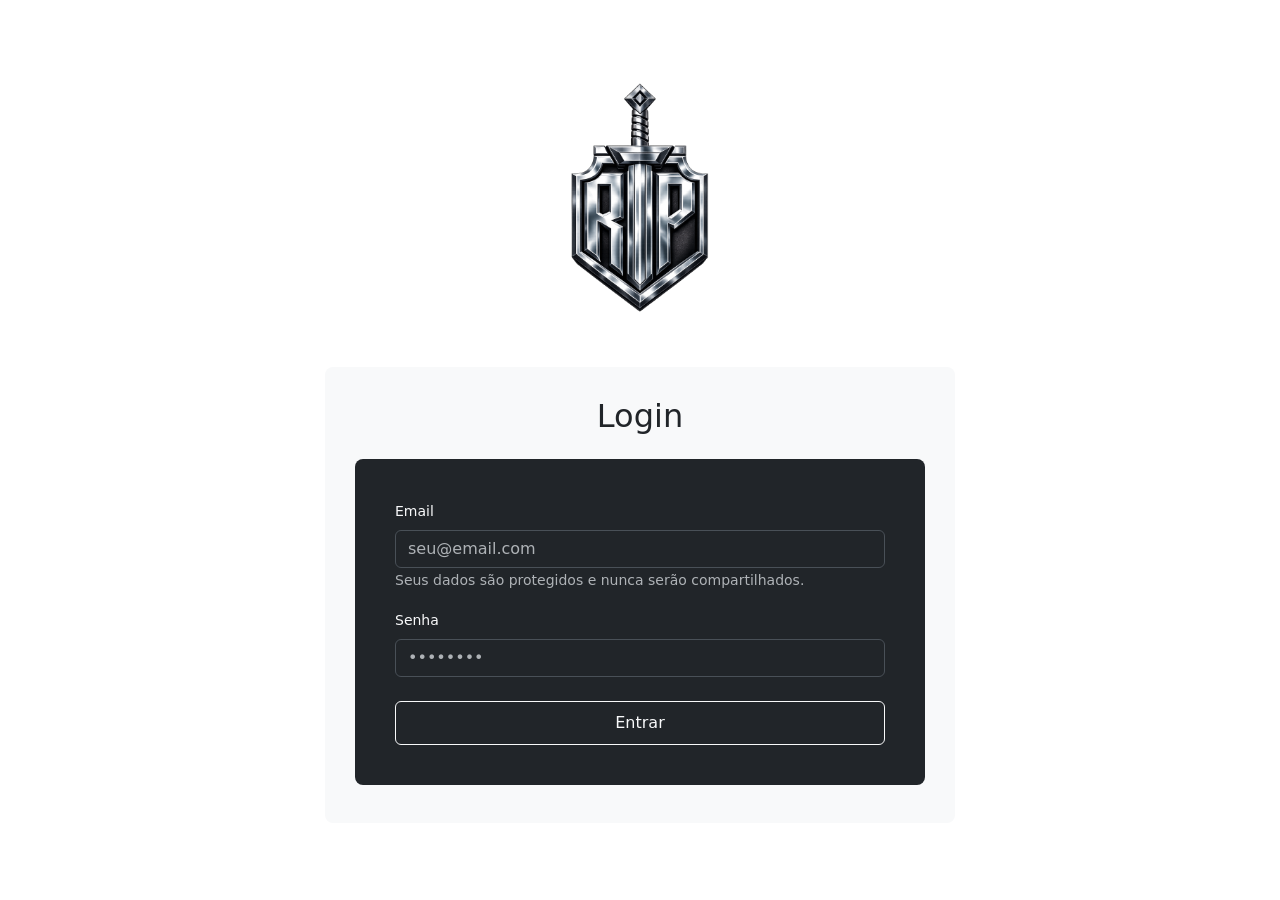
==== index.html @ 5a857fda "botão do google funcional" ====
<!doctype html>
<html lang="pt-BR">
  <head>
    <meta charset="utf-8">
    <meta name="viewport" content="width=device-width, initial-scale=1, viewport-fit=cover, maximum-scale=5">
    <meta name="apple-mobile-web-app-capable" content="true">
    <meta name="apple-mobile-web-app-status-bar-style" content="black-translucent">
    <meta name="theme-color" content="#212529">
    <title>RP Moda Policial</title>
    <link rel="stylesheet" href="css/style.css">
    <link href="https://cdn.jsdelivr.net/npm/bootstrap@5.3.8/dist/css/bootstrap.min.css" rel="stylesheet" integrity="sha384-sRIl4kxILFvY47J16cr9ZwB07vP4J8+LH7qKQnuqkuIAvNWLzeN8tE5YBujZqJLB" crossorigin="anonymous">
    <script src="https://cdn.jsdelivr.net/npm/bootstrap@5.3.8/dist/js/bootstrap.bundle.min.js" integrity="sha384-ENjdO4Dr2bkBIFxQpeoVnY4e0y7rkD2Rr8FQnFFmN3zD4VcmWwYyU75Y+0b4I7xB" crossorigin="anonymous"></script>
    <script src="https://accounts.google.com/gsi/client" async defer onload="initializeGoogleSignIn()"></script>
     <script>
        function handleCredentialResponse(response) {
          console.log('Google ID token:', response.credential);
          // Aqui você pode enviar o token para o servidor ou processar o login.
          //caso o login seja bem-sucedido, exiba o poup-up com a mensagem bem-vindo e o nome do usuário, que pode ser extraído do token usando uma biblioteca JWT no backend ou frontend.
          const payload = JSON.parse(atob(response.credential.split('.')[1]));
          const userName = payload.name;

        }

        function initializeGoogleSignIn() {
          google.accounts.id.initialize({
            client_id: "279526279825-funokmsk6feafdkthprajc10at14mt12.apps.googleusercontent.com",
            callback: handleCredentialResponse
          });

          google.accounts.id.renderButton(
            document.getElementById('googleSignInContainer'),
            { theme: 'filled_black', size: 'large', width: '100%', text: 'signin_with', shape: 'pill' }
          );
        }

      
     </script>
  </head>
  <body>

        
    <div class="logo-container">             
      <img src="img/rpmodapolicial.png" alt="Logomarca RP Moda Policial" class="img-fluid mx-auto d-block" style="max-width: 180px;" loading="lazy">
    </div>
        
    <div class="login-container">
      <div class="login-box">
        <h2 class="text-center mb-4">Login</h2>
        <div class="dark-form">
          <form data-bs-theme="dark" novalidate>
            <div class="mb-3">
              <label for="email" class="text-light form-label">Email</label>
              <input type="email" class="form-control" id="email" placeholder="seu@email.com" required>
              <small class="form-text text-muted">Seus dados são protegidos e nunca serão compartilhados.</small>
            </div>
            <div class="mb-4">
              <label for="password" class="text-light form-label">Senha</label>
              <input type="password" class="form-control" id="password" placeholder="••••••••" required>
            </div>
            <div class="d-grid gap-2">
              <button type="submit" class="btn btn-outline-light">Entrar</button>
            </div>
          </form>
          
        </div>
        <div id="googleSignInContainer" class="d-grid gap-2 mt-2"></div>
      </div>
    </div>
    
  </body>
 
</html>
---- css/style.css ----
:root {
  --bg: #f8f9fa;
  --surface: #ffffff;
  --primary: #212529;
  --accent: #0d6efd;
  --text: #212529;
  --muted: #6c757d;
  --border: #dee2e6;
  --shadow: 0 10px 20px rgba(0, 0, 0, 0.08);
}

* {
  box-sizing: border-box;
}

html {
  scroll-behavior: smooth;
}

body {
  font-family: Inter, system-ui, -apple-system, BlinkMacSystemFont, "Segoe UI", sans-serif;
  background: var(--bg);
  color: var(--text);
  min-height: 100vh;
  display: flex;
  flex-direction: column;
  justify-content: center;
  padding-top: env(safe-area-inset-top);
  padding-bottom: env(safe-area-inset-bottom);
}

.logo-container {
  padding: 20px 10px;
}

.login-container {
  padding: 0 10px 20px;
}

.login-box,
.card {
  background-color: #f8f9fa;
  border-radius: 8px;
  padding: 20px;
}

.dark-form {
  background-color: #212529;
  border-radius: 8px;
  padding: 20px;
}

input[type="email"],
input[type="password"] {
  font-size: 16px;
}

label {
  font-size: 14px;
  margin-bottom: 8px;
}

.btn {
  min-height: 44px;
  font-size: 16px;
  min-width: 100px;
}

.page {
  width: 100%;
  max-width: 1080px;
  margin: 0 auto;
  padding: 18px 14px 32px;
}

.top-bar {
  display: flex;
  align-items: center;
  justify-content: space-between;
  padding: 1rem 1.2rem;
  background: var(--surface);
  border-radius: 1.5rem;
  border: 1px solid var(--border);
  box-shadow: var(--shadow);
}

.top-bar h1 {
  font-size: 1.4rem;
  color: var(--primary);
  margin: 0;
}

.section-title {
  font-size: 0.95rem;
  color: var(--primary);
  margin-bottom: 0.85rem;
  font-weight: 600;
}

.profile-card h2 {
  font-size: 1.3rem;
  color: var(--primary);
  margin-bottom: 0.35rem;
}

.profile-card p {
  color: var(--muted);
  line-height: 1.6;
  margin-bottom: 0.55rem;
}

.qr-card {
  text-align: center;
}

.qr-box {
  display: inline-flex;
  justify-content: center;
  align-items: center;
  width: 220px;
  height: 220px;
  margin: 0 auto 1rem;
  border-radius: 1.5rem;
  background: #eef4fb;
}

.qr-box img {
  width: 180px;
  height: 180px;
  object-fit: contain;
}

.small {
  color: var(--muted);
  font-size: 0.95rem;
}

.points-card {
  display: flex;
  align-items: center;
  justify-content: space-between;
  gap: 1rem;
  flex-wrap: wrap;
}

.points-number {
  font-size: 8rem;
  font-weight: 700;
  color: var(--accent);
  margin: 0;
}

.header-row {
  display: flex;
  justify-content: space-between;
  gap: 1rem;
  flex-wrap: wrap;
}

.header-row p,
.purchase-item span {
  color: var(--muted);
  font-size: 0.95rem;
  margin: 0;
}

.purchase-list {
  max-height: 360px;
  overflow-y: auto;
  display: grid;
  gap: 12px;
  padding-right: 4px;
}

.purchase-item {
  padding: 14px 16px;
  border-radius: 1.1rem;
  background: #f8fbff;
  border: 1px solid #dbe8f6;
  display: flex;
  justify-content: space-between;
  align-items: center;
  gap: 10px;
}

.purchase-item strong,
.reward-item strong {
  font-size: 0.98rem;
  color: var(--primary);
}

.carousel-container {
  display: grid;
  gap: 1rem;
}

.carousel-controls {
  display: flex;
  justify-content: flex-end;
  gap: 0.75rem;
}

.carousel-button {
  width: 42px;
  height: 42px;
  border: none;
  border-radius: 50%;
  background: #e9ecef;
  color: var(--primary);
  font-size: 1.1rem;
  cursor: pointer;
  display: inline-flex;
  align-items: center;
  justify-content: center;
  box-shadow: var(--shadow);
}

.carousel-button:disabled {
  opacity: 0.4;
  cursor: default;
}

.rewards-carousel {
  display: flex;
  gap: 16px;
  overflow-x: auto;
  padding-bottom: 8px;
  scroll-snap-type: x mandatory;
  scroll-behavior: smooth;
  width: 100%;
}

.rewards-carousel::-webkit-scrollbar {
  height: 8px;
}

.rewards-carousel::-webkit-scrollbar-thumb {
  background: rgba(33, 37, 41, 0.2);
  border-radius: 999px;
}

.reward-item {
  min-width: 240px;
  width: min(100%, 280px);
  flex: 0 0 auto;
  scroll-snap-align: start;
  background: #f8fbff;
  border: 1px solid #dbe8f6;
  border-radius: 1.5rem;
  padding: 1.1rem;
  display: flex;
  flex-direction: column;
  gap: 0.85rem;
}

.reward-item img {
  width: 100%;
  height: 160px;
  object-fit: contain;
  border-radius: 0.9rem;
  background: #fff;
}

@media (min-width: 768px) {
  .login-box {
    padding: 30px;
    width: 50%;
    margin: 0 auto;
  }

  .dark-form {
    padding: 40px;
  }

  .qr-box {
    width: 240px;
    height: 240px;
  }

  .reward-item {
    width: min(100%, 320px);
  }
}

@media (max-width: 520px) {
  .top-bar {
    flex-direction: column;
    align-items: flex-start;
  }

  .qr-box {
    width: 180px;
    height: 180px;
  }

  .points-number {
    width: 100%;
    text-align: center;
  }

  .carousel-controls {
    justify-content: flex-start;
  }
}
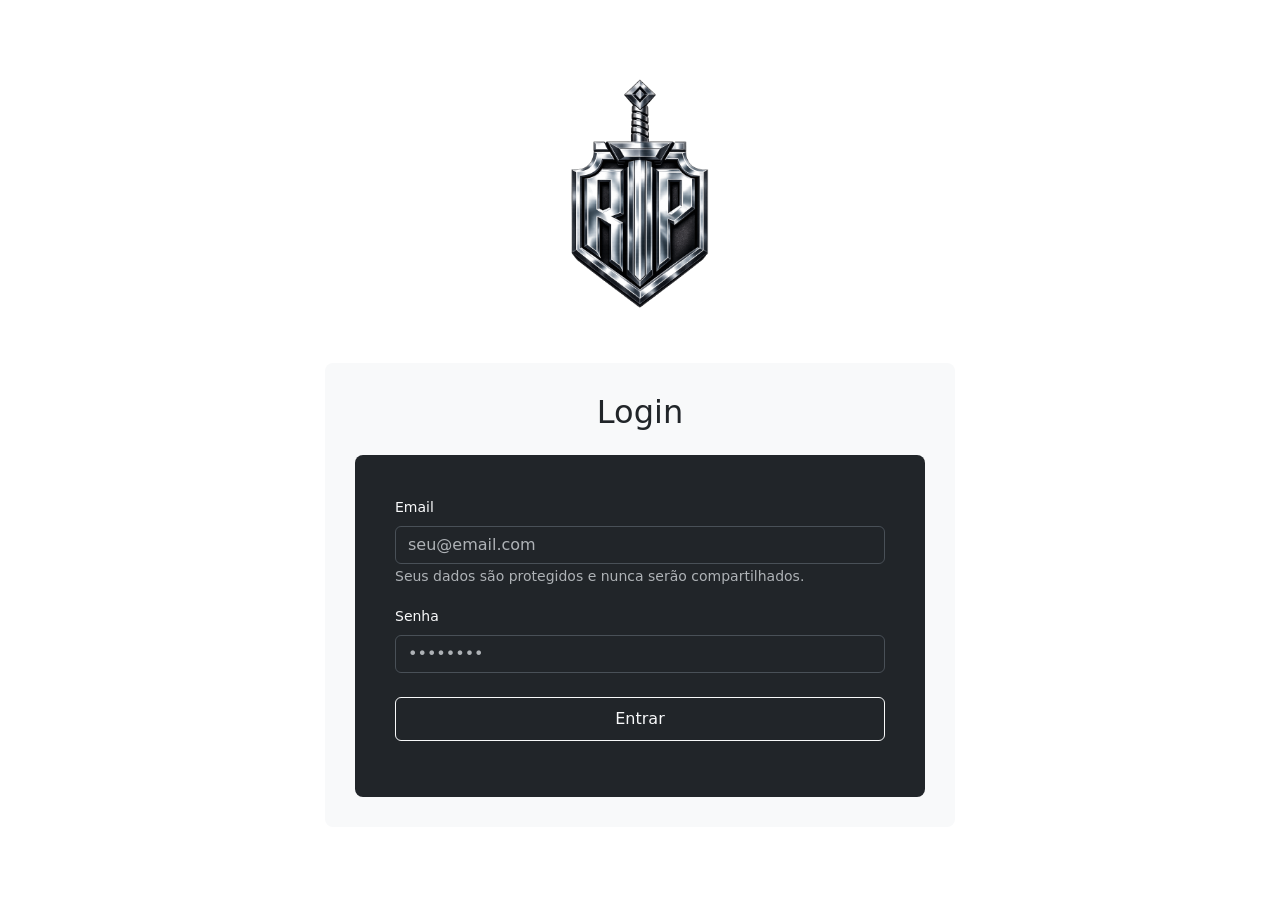
==== commit 50a2ab89: "botão google" ====
--- a/index.html
+++ b/index.html
@@ -15,9 +15,8 @@
         function handleCredentialResponse(response) {
           console.log('Google ID token:', response.credential);
           // Aqui você pode enviar o token para o servidor ou processar o login.
-          //caso o login seja bem-sucedido, exiba o poup-up com a mensagem bem-vindo e o nome do usuário, que pode ser extraído do token usando uma biblioteca JWT no backend ou frontend.
+          //caso o login seja bem-sucedido, exiba o alert com a mensagem bem-vindo e o nome do usuário, que pode ser extraído do token usando uma biblioteca JWT no backend ou frontend.
           const payload = JSON.parse(atob(response.credential.split('.')[1]));
-          const userName = payload.name;
 
         }
 
@@ -59,11 +58,12 @@
             </div>
             <div class="d-grid gap-2">
               <button type="submit" class="btn btn-outline-light">Entrar</button>
+              <div id="googleSignInContainer" class="d-grid gap-2 mt-2"></div>
             </div>
           </form>
           
         </div>
-        <div id="googleSignInContainer" class="d-grid gap-2 mt-2"></div>
+        
       </div>
     </div>
     
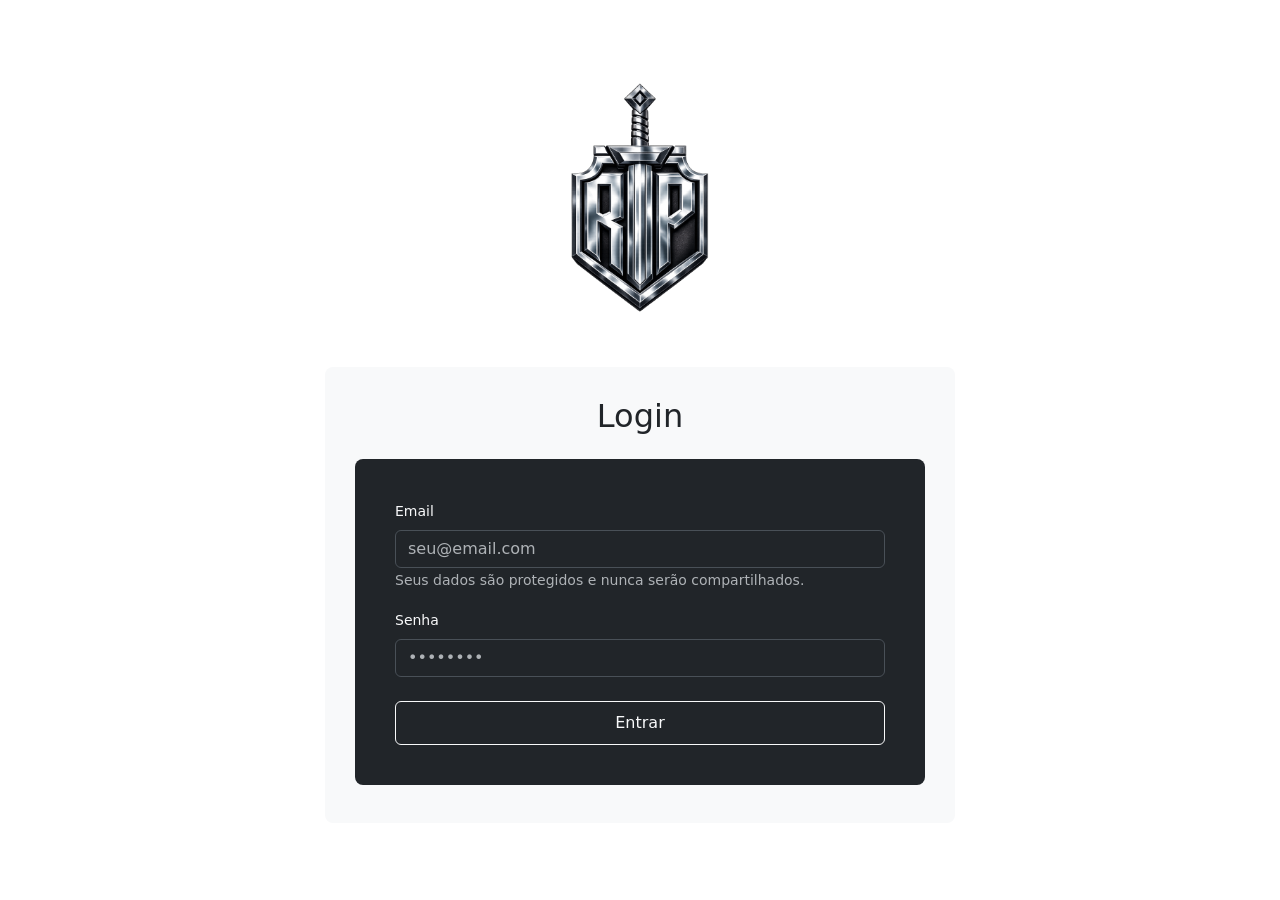
==== commit 9a794b4d: "personalização botão google" ====
--- a/index.html
+++ b/index.html
@@ -17,6 +17,7 @@
           // Aqui você pode enviar o token para o servidor ou processar o login.
           //caso o login seja bem-sucedido, exiba o alert com a mensagem bem-vindo e o nome do usuário, que pode ser extraído do token usando uma biblioteca JWT no backend ou frontend.
           const payload = JSON.parse(atob(response.credential.split('.')[1]));
+          alert(`Bem-vindo, ${payload.name}!`);
 
         }
 
@@ -28,7 +29,7 @@
 
           google.accounts.id.renderButton(
             document.getElementById('googleSignInContainer'),
-            { theme: 'filled_black', size: 'large', width: '100%', text: 'signin_with', shape: 'pill' }
+            { theme: 'filled_black', size: 'large', width: '100%', text: 'signin_with' }
           );
         }
 
@@ -58,12 +59,12 @@
             </div>
             <div class="d-grid gap-2">
               <button type="submit" class="btn btn-outline-light">Entrar</button>
-              <div id="googleSignInContainer" class="d-grid gap-2 mt-2"></div>
+              
             </div>
           </form>
           
         </div>
-        
+        <div id="googleSignInContainer" class="d-grid gap-2 mt-2"></div>
       </div>
     </div>
     
